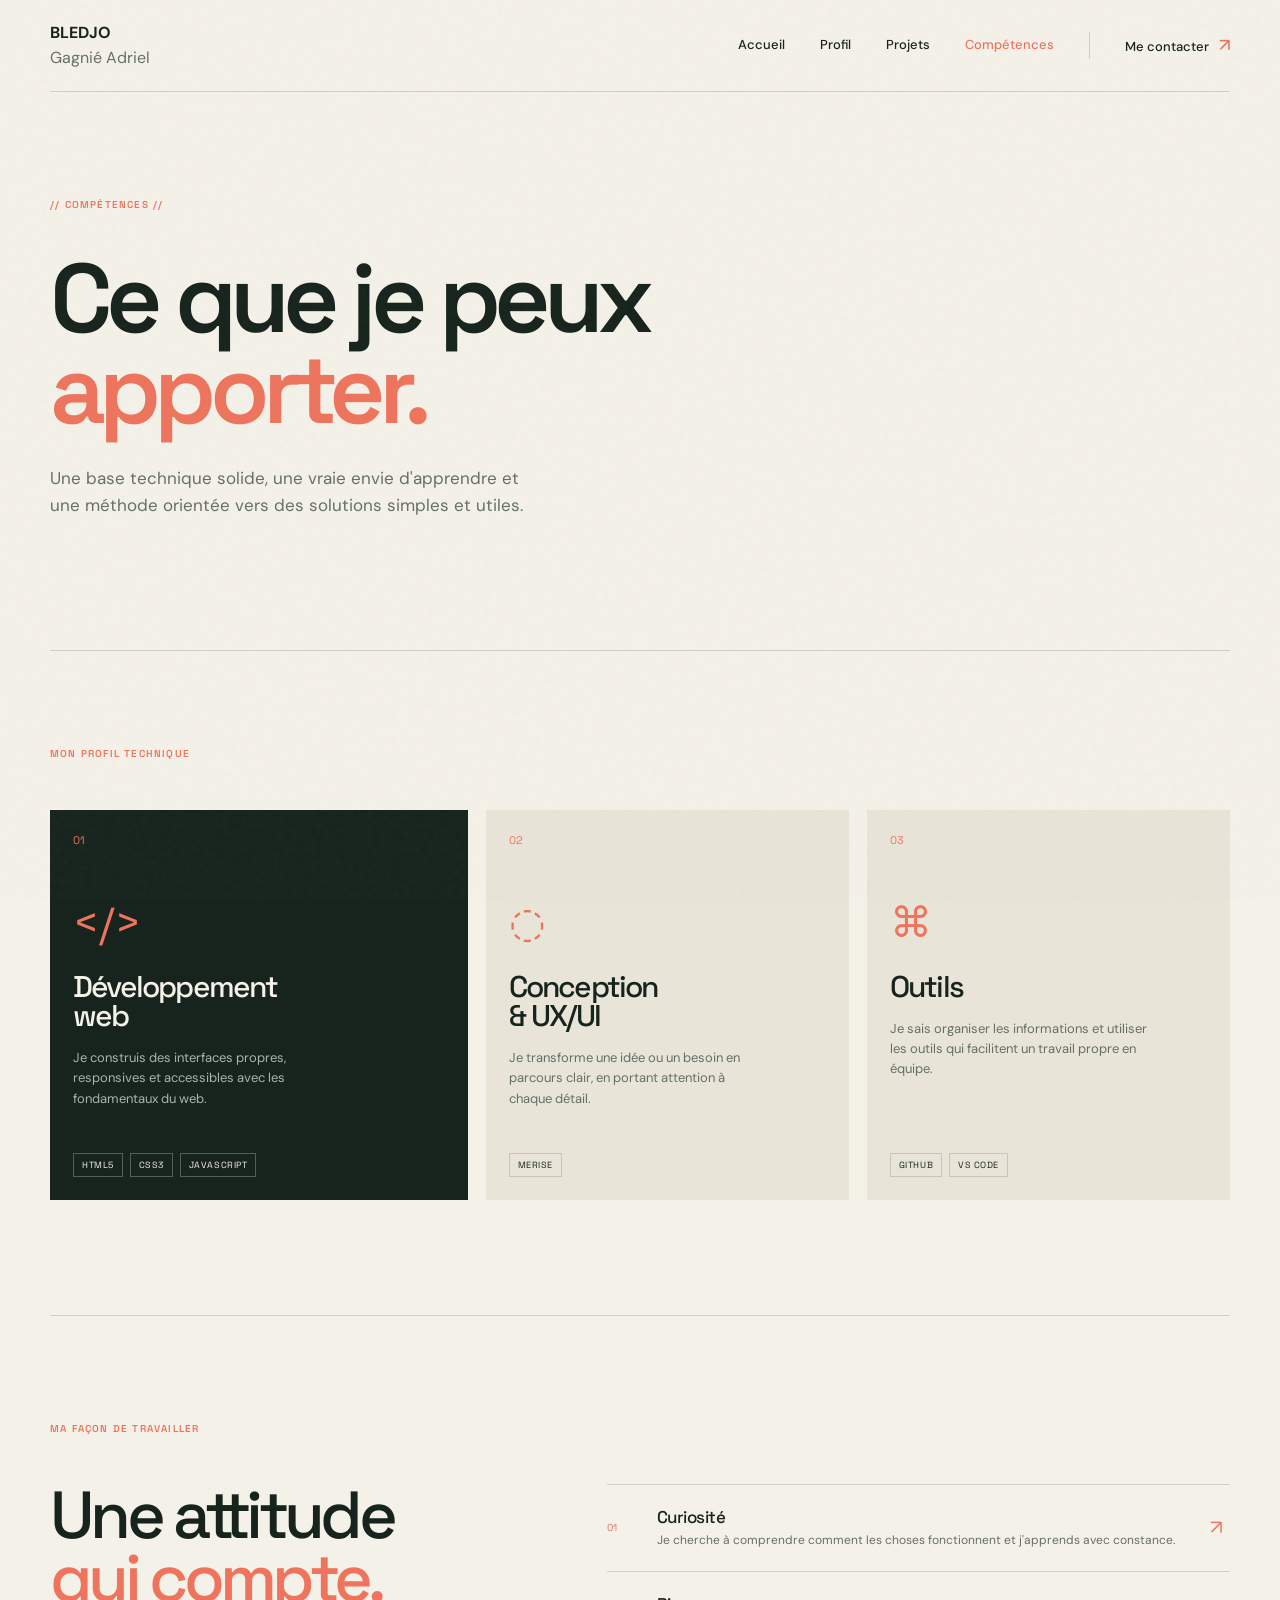
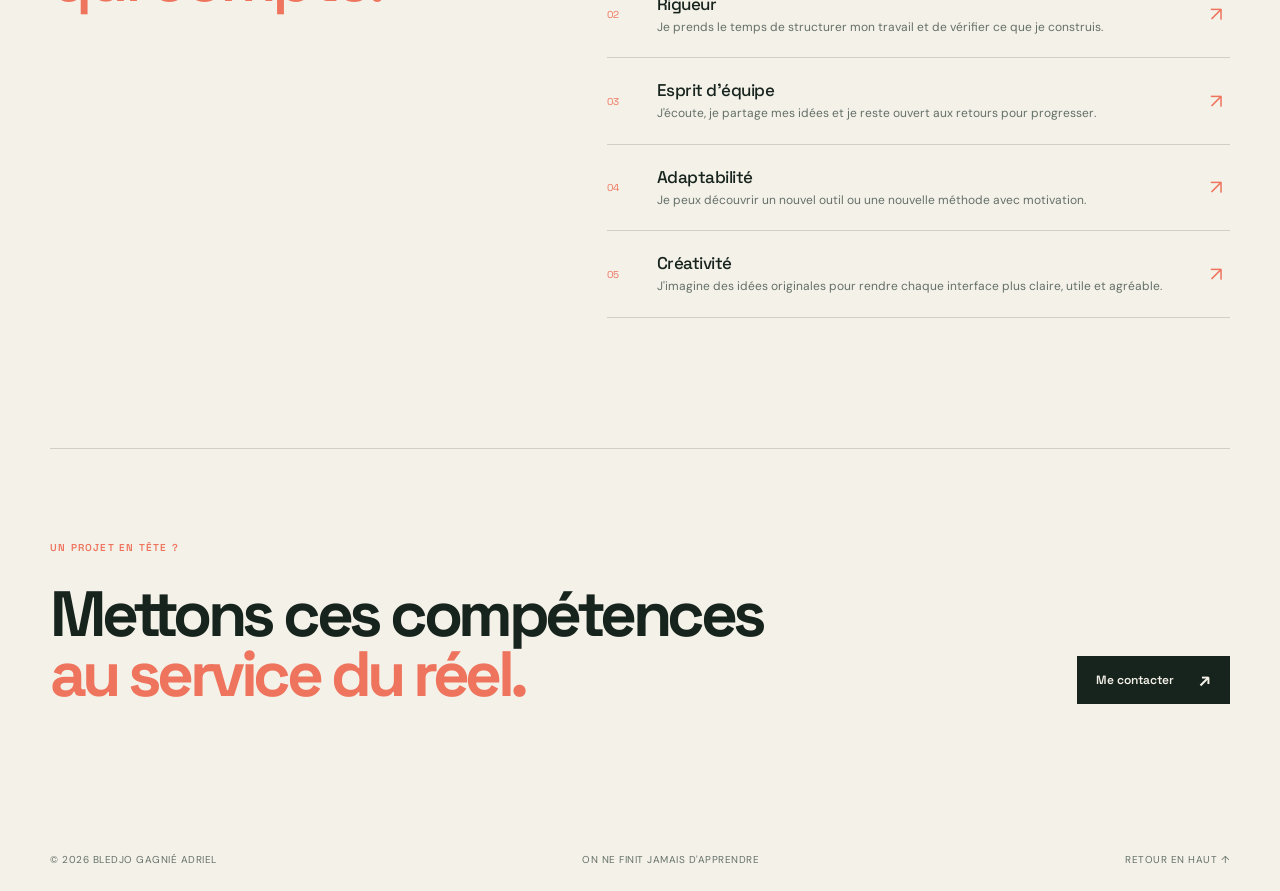
==== competences.html @ d46847be "Envoie de mon portfolio" ====
<!doctype html>
<html lang="fr">

<head>
    <meta charset="UTF-8">
    <meta name="viewport" content="width=device-width, initial-scale=1.0">
    <meta name="description" content="Compétences techniques et qualités professionnelles de BLEDJO Gagnié Adriel.">
    <title>Compétences — BLEDJO Gagnié Adriel</title>
    <link rel="preconnect" href="https://fonts.googleapis.com">
    <link rel="preconnect" href="https://fonts.gstatic.com" crossorigin>
    <link
        href="https://fonts.googleapis.com/css2?family=DM+Sans:wght@400;500;700&family=Space+Grotesk:wght@400;500;600;700&display=swap"
        rel="stylesheet">
    <link rel="stylesheet" href="styles.css">
</head>

<body>
    <div class="noise" aria-hidden="true"></div>
    <!-- En-tete et navigation principale -->
    <header class="site-header" id="top">
        <a class="brand" href="index.html" aria-label="Retour à l'accueil"><span class="brand-text"><strong>BLEDJO
                </strong>
                <br>Gagnié Adriel</span></a>
        <input class="menu-check" type="checkbox" id="menu-check"><label class="menu-toggle" for="menu-check"
            aria-label="Ouvrir le menu"><span></span><span></span></label>
        <nav class="nav-links" aria-label="Navigation principale">
            <a href="index.html">Accueil</a><a href="profil.html">Profil</a><a href="projets.html">Projets</a><a
                class="is-current" href="competences.html">Compétences</a><a class="nav-contact" href="contact.html">Me
                contacter <span>↗</span></a>
        </nav>
    </header>
    <main>
        <!-- Introduction de la page competences -->
        <section class="page-hero section-shell">
            <div class="section-kicker">// Compétences //</div>
            <h1>Ce que je peux<br><em>apporter.</em></h1>
            <p>Une base technique solide, une vraie envie d'apprendre et une méthode orientée vers des solutions simples
                et utiles.</p>
        </section>
        <!-- Competences techniques -->
        <section class="competence-overview section-shell">
            <div class="section-kicker">Mon profil technique</div>
            <div class="competence-grid">
                <article class="competence-card competence-card-featured"><span class="competence-number">01</span>
                    <div class="competence-icon">&lt;/&gt;</div>
                    <h2>Développement<br>web</h2>
                    <p>Je construis des interfaces propres, responsives et accessibles avec les fondamentaux du web.</p>
                    <div class="technology-list"><span>HTML5</span><span>CSS3</span><span>JavaScript</span></div>
                </article>
                <article class="competence-card"><span class="competence-number">02</span>
                    <div class="competence-icon">◌</div>
                    <h2>Conception<br>& UX/UI</h2>
                    <p>Je transforme une idée ou un besoin en parcours clair, en portant attention à chaque détail.</p>
                    <div class="technology-list"><span>Merise</span></div>
                </article>
                <article class="competence-card"><span class="competence-number">03</span>
                    <div class="competence-icon">⌘</div>
                    <h2>Outils</h2>
                    <p>Je sais organiser les informations et utiliser les outils qui facilitent un travail propre en
                        équipe.</p>
                    <div class="technology-list"><span>GitHub</span><span>VS Code</span></div>
                </article>
            </div>
        </section>
        <!-- Qualites et methodes de travail -->
        <section class="skills soft-skills section-shell">
            <div class="section-kicker">Ma façon de travailler</div>
            <div class="skills-layout">
                <h2>Une attitude<br><em>qui compte.</em></h2>
                <div class="skills-list">
                    <div class="skill-row"><span class="skill-index">01</span>
                        <div>
                            <h3>Curiosité</h3>
                            <p>Je cherche à comprendre comment les choses fonctionnent et j'apprends avec constance.</p>
                        </div><span class="skill-arrow">↗</span>
                    </div>
                    <div class="skill-row"><span class="skill-index">02</span>
                        <div>
                            <h3>Rigueur</h3>
                            <p>Je prends le temps de structurer mon travail et de vérifier ce que je construis.</p>
                        </div><span class="skill-arrow">↗</span>
                    </div>
                    <div class="skill-row"><span class="skill-index">03</span>
                        <div>
                            <h3>Esprit d'équipe</h3>
                            <p>J'écoute, je partage mes idées et je reste ouvert aux retours pour progresser.</p>
                        </div><span class="skill-arrow">↗</span>
                    </div>
                    <div class="skill-row"><span class="skill-index">04</span>
                        <div>
                            <h3>Adaptabilité</h3>
                            <p>Je peux découvrir un nouvel outil ou une nouvelle méthode avec motivation.</p>
                        </div><span class="skill-arrow">↗</span>
                    </div>
                    <div class="skill-row"><span class="skill-index">05</span>
                        <div>
                            <h3>Créativité</h3>
                            <p>J'imagine des idées originales pour rendre chaque interface plus claire, utile et
                                agréable.</p>
                        </div><span class="skill-arrow">↗</span>
                    </div>
                </div>
            </div>
        </section>
        <!-- Invitation a me contacter -->
        <section class="skills-cta section-shell">
            <div><span class="section-kicker">Un projet en tête ?</span>
                <h2>Mettons ces compétences<br><em>au service du réel.</em></h2>
            </div><a class="button button-primary" href="contact.html">Me contacter <span>↗</span></a>
        </section>
    </main>
    <footer class="site-footer section-shell"><span>© 2026 Bledjo Gagnié Adriel</span><span>On ne finit jamais
            d'apprendre</span><a href="#top">Retour en haut ↑</a></footer>
</body>

</html>
---- styles.css ----
:root {
    /* Couleurs et polices utilisees dans tout le portfolio */
    --ink: #17241d;
    --muted: #647067;
    --paper: #f4f1e9;
    --cream: #e9e4d8;
    --lime: #c8f169;
    --coral: #ee745d;
    --line: rgba(23, 36, 29, .16);
    --display: 'Space Grotesk', sans-serif;
    --body: 'DM Sans', sans-serif;
}

* {
    box-sizing: border-box;
}

html {
    scroll-behavior: smooth;
}

body {
    margin: 0;
    color: var(--ink);
    background: var(--paper);
    font-family: var(--body);
    font-size: 16px;
    line-height: 1.55;
}

a {
    color: inherit;
    text-decoration: none;
}

.noise {
    position: fixed;
    inset: 0;
    pointer-events: none;
    opacity: .035;
    z-index: 20;
    background-image: url("data:image/svg+xml,%3Csvg viewBox='0 0 180 180' xmlns='http://www.w3.org/2000/svg'%3E%3Cfilter id='n'%3E%3CfeTurbulence type='fractalNoise' baseFrequency='.8' numOctaves='4' stitchTiles='stitch'/%3E%3C/filter%3E%3Crect width='100%25' height='100%25' filter='url(%23n)' opacity='.8'/%3E%3C/svg%3E");
}

.section-shell {
    width: min(1180px, calc(100% - 80px));
    margin-inline: auto;
}

.site-header {
    /* Barre de navigation commune a toutes les pages */
    width: min(1180px, calc(100% - 80px));
    height: 92px;
    margin: auto;
    display: flex;
    align-items: center;
    justify-content: space-between;
    border-bottom: 1px solid var(--line);
    position: relative;
    z-index: 10;
}

.brand-text {
    color: var(--muted);
}

.brand-text strong {
    color: var(--ink);
    font-weight: 700;
}

.nav-links {
    display: flex;
    align-items: center;
    gap: 35px;
    font-size: 13px;
    font-weight: 500;
}

.nav-links a {
    transition: color .2s ease;
}

.nav-links a:hover {
    color: var(--coral);
}

.nav-contact {
    border-left: 1px solid var(--line);
    padding-left: 35px;
}

.nav-contact span,
.text-link span,
.arrow-link span,
.email-link span {
    color: var(--coral);
    margin-left: 7px;
    font-size: 18px;
}

.menu-toggle {
    display: none;
    border: 0;
    background: transparent;
    padding: 10px;
}

.menu-check {
    position: absolute;
    opacity: 0;
    pointer-events: none;
}

.menu-toggle span {
    display: block;
    width: 24px;
    height: 2px;
    margin: 5px;
    background: var(--ink);
}

.hero {
    /* Mise en page de l'accueil sur grand ecran */
    min-height: 670px;
    display: grid;
    grid-template-columns: 1fr .8fr;
    align-items: center;
    position: relative;
    padding-block: 75px 90px;
}

.hero-copy {
    max-width: 650px;
    position: relative;
    z-index: 1;
}

.eyebrow,
.section-kicker,
.mini-label {
    font-family: var(--display);
    text-transform: uppercase;
    letter-spacing: .12em;
    font-size: 10px;
    font-weight: 600;
}

.eyebrow {
    display: flex;
    align-items: center;
    gap: 9px;
    margin: 0 0 28px;
    color: var(--muted);
}

.status-dot {
    width: 8px;
    height: 8px;
    background: var(--lime);
    border-radius: 50%;
    box-shadow: 0 0 0 5px rgba(200, 241, 105, .18);
}

h1,
h2,
h3,
p {
    margin-top: 0;
}

h1,
h2 {
    font-family: var(--display);
    letter-spacing: -.07em;
    line-height: .94;
}

h1 {
    font-size: clamp(56px, 7.6vw, 104px);
    margin-bottom: 32px;
    font-weight: 600;
}

h1 em,
h2 em {
    color: var(--coral);
    font-style: normal;
}

h1 span {
    color: var(--muted);
}

.hero-intro {
    color: var(--muted);
    max-width: 430px;
    font-size: 16px;
    margin-bottom: 34px;
}

.hero-actions {
    display: flex;
    align-items: center;
    gap: 30px;
}

.button {
    display: inline-flex;
    align-items: center;
    justify-content: space-between;
    gap: 25px;
    padding: 15px 19px;
    font-family: var(--display);
    font-weight: 600;
    font-size: 12px;
}

.button span {
    font-size: 19px;
    line-height: .7;
}

.button-primary {
    background: var(--ink);
    color: var(--paper);
}

.button-primary:hover {
    background: var(--coral);
}

.text-link,
.arrow-link {
    font-size: 13px;
    font-weight: 600;
    border-bottom: 1px solid var(--ink);
    padding-bottom: 4px;
}

.text-link:hover,
.arrow-link:hover {
    color: var(--coral);
    border-color: var(--coral);
}

.hero-visual {
    position: relative;
    height: 460px;
    display: grid;
    place-items: center;
}

.profile-photo {
    width: min(360px, 82%);
    height: 430px;
    object-fit: contain;
    object-position: center;
    background: var(--cream);
    border: 12px solid var(--coral);
    box-shadow: 20px 25px 0 var(--ink);
}

.scroll-cue {
    position: absolute;
    bottom: 27px;
    left: 0;
    display: flex;
    align-items: center;
    gap: 12px;
    text-transform: uppercase;
    letter-spacing: .13em;
    font-size: 9px;
    color: var(--muted);
}

.scroll-cue span {
    width: 38px;
    height: 1px;
    background: var(--ink);
}

.intro-band {
    border-top: 1px solid var(--line);
    padding: 105px 0 115px;
}

.section-kicker {
    color: var(--coral);
}

.intro-content {
    display: grid;
    grid-template-columns: 1fr 1fr;
    gap: 9%;
    padding-top: 46px;
}

.intro-content h2,
.section-heading h2,
.skills h2,
.contact h2 {
    font-size: clamp(43px, 5.2vw, 70px);
    font-weight: 500;
    margin: 0;
}

.intro-content h2 span {
    color: var(--muted);
}

.intro-text {
    max-width: 430px;
    color: var(--muted);
}

.intro-text p {
    margin-bottom: 20px;
}

.intro-text strong {
    color: var(--ink);
}

.arrow-link {
    display: inline-block;
    color: var(--ink);
    margin-top: 12px;
}

.projects {
    padding-bottom: 130px;
}

.section-heading {
    display: flex;
    align-items: end;
    justify-content: space-between;
    margin-bottom: 53px;
}

.section-heading p {
    max-width: 260px;
    color: var(--muted);
    font-size: 13px;
    margin: 0 5% 5px 0;
}

.project-grid {
    /* Grille des cartes de projets */
    display: grid;
    grid-template-columns: 1.25fr 1fr;
    gap: 20px;
}

.project-card {
    border-top: 1px solid var(--ink);
    padding-top: 18px;
}

.project-card-main {
    grid-row: span 2;
}

.project-image {
    height: 300px;
    aspect-ratio: 4 / 3;
    position: relative;
    overflow: hidden;
    margin-bottom: 23px;
}

.project-card-main .project-image {
    height: 300px;
}

.image-tag {
    position: absolute;
    left: 18px;
    top: 18px;
    font: 10px var(--display);
    text-transform: uppercase;
    letter-spacing: .1em;
    z-index: 2;
}

.project-info {
    display: flex;
    justify-content: space-between;
    gap: 20px;
}

.project-number {
    font: 11px var(--display);
    color: var(--coral);
}

.project-info h3 {
    margin: 8px 0 0;
    font: 500 23px/1 var(--display);
    letter-spacing: -.05em;
}

.project-info p {
    margin: 8px 0 0;
    color: var(--muted);
    font-size: 12px;
    max-width: 200px;
}

.project-tags {
    display: flex;
    gap: 8px;
    flex-wrap: wrap;
    margin-top: 21px;
}

.project-tags span {
    border: 1px solid var(--line);
    padding: 5px 8px;
    font-size: 9px;
    color: var(--muted);
    text-transform: uppercase;
    letter-spacing: .06em;
}

.skills {
    /* Liste des competences */
    padding: 112px 0 130px;
    border-top: 1px solid var(--line);
}

.skills-layout {
    display: grid;
    grid-template-columns: .8fr 1.2fr;
    gap: 12%;
    padding-top: 48px;
}

.skills h2 em {
    color: var(--coral);
}

.skills-list {
    border-top: 1px solid var(--line);
}

.skill-row {
    display: grid;
    grid-template-columns: 40px 1fr 20px;
    align-items: center;
    gap: 10px;
    padding: 21px 0;
    border-bottom: 1px solid var(--line);
}

.skill-index {
    font: 10px var(--display);
    color: var(--coral);
}

.skill-row h3 {
    margin: 0 0 3px;
    font: 500 17px var(--display);
    letter-spacing: -.03em;
}

.skill-row p {
    margin: 0;
    color: var(--muted);
    font-size: 12px;
}

.skill-arrow {
    color: var(--coral);
    font-size: 20px;
}

.contact {
    /* Bandeau de contact de la page d'accueil */
    background: var(--coral);
    width: min(1260px, calc(100% - 40px));
    padding: 57px 5.5% 35px;
}

.contact .section-kicker {
    color: var(--ink);
}

.contact-top,
.contact-bottom {
    display: flex;
    justify-content: space-between;
}

.contact-note {
    font: 12px/1.4 var(--display);
    text-align: right;
}

.contact-main {
    padding: 85px 0 102px;
}

.contact h2 {
    font-size: clamp(55px, 8vw, 105px);
}

.contact h2 em {
    color: var(--lime);
}

.email-link {
    font: 500 clamp(15px, 2vw, 24px) var(--display);
    border-bottom: 1px solid var(--ink);
    padding-bottom: 7px;
}

.email-link span {
    color: var(--ink);
}

.contact-bottom {
    align-items: end;
    border-top: 1px solid rgba(23, 36, 29, .35);
    padding-top: 24px;
}

.mini-label {
    display: block;
    margin-bottom: 8px;
}

.socials {
    display: flex;
    gap: 20px;
    font-size: 12px;
    font-weight: 600;
}

.socials a:hover {
    text-decoration: underline;
}

.contact-bottom p {
    margin: 0;
    font-size: 12px;
}

.button-light {
    background: var(--ink);
    color: var(--paper);
}

.site-footer {
    display: flex;
    justify-content: space-between;
    font-size: 10px;
    color: var(--muted);
    padding-block: 23px;
    text-transform: uppercase;
    letter-spacing: .05em;
}

.site-footer a:hover {
    color: var(--coral);
}

.is-current {
    color: var(--coral);
}

.page-hero {
    /* En-tete reutilise des pages internes */
    padding: 105px 0 115px;
    border-bottom: 1px solid var(--line);
}

.page-hero h1 {
    max-width: 850px;
    margin: 40px 0 30px;
}

.page-hero p {
    max-width: 480px;
    color: var(--muted);
    font-size: 17px;
}

.profile-story {
    padding: 100px 0 115px;
}

.story-grid {
    display: grid;
    grid-template-columns: .85fr 1.15fr;
    gap: 12%;
    padding-top: 48px;
}

.story-lead {
    display: flex;
    align-items: end;
    gap: 20px;
    color: var(--muted);
    font: 12px/1.2 var(--display);
}

.big-number {
    color: var(--coral);
    font: 150px/.72 var(--display);
    letter-spacing: -.1em;
}

.story-copy {
    max-width: 520px;
    color: var(--muted);
}

.story-copy p {
    margin-bottom: 22px;
}

.story-copy .button {
    margin-top: 13px;
}

.timeline {
    padding-bottom: 125px;
}

.timeline-list {
    border-top: 1px solid var(--line);
    margin-top: 48px;
}

.timeline-item {
    display: grid;
    grid-template-columns: 150px 1fr;
    gap: 25px;
    padding: 25px 0;
    border-bottom: 1px solid var(--line);
}

.timeline-item>span {
    color: var(--coral);
    font: 11px var(--display);
    text-transform: uppercase;
    letter-spacing: .08em;
}

.timeline-item h2 {
    font: 500 25px/1 var(--display);
    letter-spacing: -.05em;
    margin: 0 0 9px;
}

.timeline-item p {
    color: var(--muted);
    margin: 0;
    font-size: 13px;
}

.project-page {
    padding: 70px 0 125px;
}

.filter-bar {
    display: flex;
    align-items: center;
    justify-content: space-between;
    margin-bottom: 38px;
}

.filter-bar>div {
    display: flex;
    gap: 9px;
}

.project-card[hidden] {
    display: none;
}

.contact-page-hero {
    padding-bottom: 90px;
}

.contact-layout {
    /* Coordonnees de la page contact */
    display: grid;
    grid-template-columns: .8fr 1.2fr;
    gap: 13%;
    padding: 92px 0 135px;
}

.contact-details .email-link {
    display: inline-block;
    margin: 20px 0 65px;
}

.phone-link {
    display: block;
    margin-top: -48px;
    margin-bottom: 52px;
    color: var(--muted);
    font: 500 15px var(--display);
}

.phone-link:hover {
    color: var(--coral);
}

.detail-block {
    border-top: 1px solid var(--line);
    padding-top: 15px;
    margin-top: 20px;
}

.detail-block p {
    font-size: 13px;
    margin: 0;
}

.contact-form {
    border-top: 1px solid var(--ink);
    padding-top: 7px;
}

.contact-form label {
    display: block;
    padding: 22px 0 9px;
    border-bottom: 1px solid var(--line);
    font: 11px var(--display);
    text-transform: uppercase;
    letter-spacing: .08em;
}

.contact-form input,
.contact-form textarea {
    display: block;
    width: 100%;
    border: 0;
    outline: 0;
    padding: 11px 0 3px;
    background: transparent;
    color: var(--ink);
    font: 16px var(--body);
    text-transform: none;
    letter-spacing: 0;
}

.contact-form textarea {
    height: 130px;
    resize: none;
}

.contact-form input::placeholder,
.contact-form textarea::placeholder {
    color: #a1a79f;
}

.contact-form .button {
    margin-top: 28px;
    border: 0;
    cursor: pointer;
}

.competence-overview {
    /* Cartes de competences techniques */
    padding: 95px 0 115px;
}

.competence-grid {
    display: grid;
    grid-template-columns: 1.15fr 1fr 1fr;
    gap: 18px;
    margin-top: 48px;
}

.competence-card {
    min-height: 390px;
    padding: 23px;
    background: var(--cream);
    display: flex;
    flex-direction: column;
}

.competence-card-featured {
    background: var(--ink);
    color: var(--paper);
}

.competence-number {
    color: var(--coral);
    font: 11px var(--display);
}

.competence-icon {
    color: var(--coral);
    font: 42px var(--display);
    line-height: 1;
    margin: 55px 0 28px;
}

.competence-card h2 {
    font: 500 30px/.98 var(--display);
    letter-spacing: -.06em;
    margin: 0 0 18px;
}

.competence-card p {
    color: var(--muted);
    font-size: 13px;
    max-width: 260px;
}

.competence-card-featured p {
    color: #aab4aa;
}

.technology-list {
    display: flex;
    gap: 7px;
    flex-wrap: wrap;
    margin-top: auto;
}

.technology-list span {
    border: 1px solid var(--line);
    padding: 5px 8px;
    font: 9px var(--display);
    text-transform: uppercase;
    letter-spacing: .06em;
}

.competence-card-featured .technology-list span {
    border-color: #526157;
}

.soft-skills {
    border-top: 1px solid var(--line);
    padding-top: 105px;
}

.skills-cta {
    display: flex;
    align-items: end;
    justify-content: space-between;
    border-top: 1px solid var(--line);
    padding: 85px 0 125px;
}

.skills-cta h2 {
    margin: 25px 0 0;
    font-size: clamp(38px, 5vw, 64px);
}

@media (max-width: 760px) {
    /* Adaptation des pages aux petits ecrans */

    .section-shell,
    .site-header {
        width: calc(100% - 40px);
    }

    .site-header {
        height: 75px;
    }

    .menu-toggle {
        display: block;
        z-index: 2;
    }

    .nav-links {
        display: none;
        position: absolute;
        top: 74px;
        left: 0;
        right: 0;
        background: var(--paper);
        border-bottom: 1px solid var(--line);
        padding: 22px 0;
        flex-direction: column;
        align-items: flex-start;
        gap: 18px;
    }

    .menu-check:checked~.nav-links {
        display: flex;
    }

    .nav-contact {
        border-left: 0;
        padding-left: 0;
    }

    .hero {
        display: block;
        padding-top: 68px;
        min-height: auto;
    }

    .hero-visual {
        height: 390px;
        margin-top: 30px;
    }

    .scroll-cue {
        display: none;
    }

    .hero-actions {
        align-items: flex-start;
        flex-direction: column;
        gap: 22px;
    }

    .intro-band,
    .skills {
        padding-block: 80px;
    }

    .intro-content,
    .skills-layout {
        display: block;
        padding-top: 32px;
    }

    .intro-content h2 {
        margin-bottom: 30px;
    }

    .section-heading {
        display: block;
        margin-bottom: 35px;
    }

    .section-heading p {
        margin-top: 22px;
    }

    .projects {
        padding-bottom: 80px;
    }

    .project-grid {
        display: block;
    }

    .project-card {
        margin-bottom: 45px;
    }

    .project-card-main .project-image,
    .project-image {
        height: 240px;
        aspect-ratio: 4 / 3;
    }

    .project-info {
        display: block;
    }

    .project-info p {
        margin-top: 18px;
    }

    .skills-list {
        margin-top: 42px;
    }

    .skill-row {
        grid-template-columns: 29px 1fr 20px;
    }

    .skill-row p {
        line-height: 1.4;
    }

    .contact {
        width: calc(100% - 20px);
        padding: 38px 25px 28px;
    }

    .contact-main {
        padding: 65px 0 75px;
    }

    .contact-top,
    .contact-bottom {
        display: block;
    }

    .contact-note {
        text-align: left;
        margin-top: 20px;
    }

    .contact-bottom>div {
        margin-bottom: 23px;
    }

    .contact-bottom .button {
        margin-top: 5px;
    }

    .site-footer {
        width: calc(100% - 40px);
        flex-wrap: wrap;
        gap: 12px;
    }

    .site-footer a {
        width: 100%;
    }

    .page-hero {
        padding-block: 70px 75px;
    }

    .page-hero h1 {
        margin-top: 28px;
    }

    .competence-overview {
        padding-block: 75px 80px;
    }

    .competence-grid {
        display: block;
        margin-top: 32px;
    }

    .competence-card {
        min-height: 325px;
        margin-bottom: 14px;
    }

    .competence-icon {
        margin-top: 35px;
    }

    .skills-cta {
        display: block;
        padding-block: 70px 85px;
    }

    .skills-cta .button {
        margin-top: 32px;
    }

    .filter-bar {
        display: block;
    }

    .filter-bar>div {
        flex-wrap: wrap;
        margin-top: 17px;
    }

    .timeline-item {
        grid-template-columns: 1fr;
        gap: 10px;
    }
}

.project-photo {
    background: var(--cream);
}

.project-photo img {
    width: 100%;
    height: 100%;
    object-fit: cover;
    display: block;
}

.contact-form .button:focus-visible,
.button:focus-visible,
.nav-links a:focus-visible,
.socials a:focus-visible {
    outline: 3px solid var(--coral);
    outline-offset: 4px;
}

.project-details {
    margin-top: 18px;
    padding-top: 15px;
    border-top: 1px solid var(--line);
    color: var(--muted);
    font-size: 12px;
}

.project-details p {
    margin: 0 0 8px;
    max-width: none;
}

.project-details p:last-child {
    margin-bottom: 0;
}

.project-details strong {
    color: var(--ink);
}
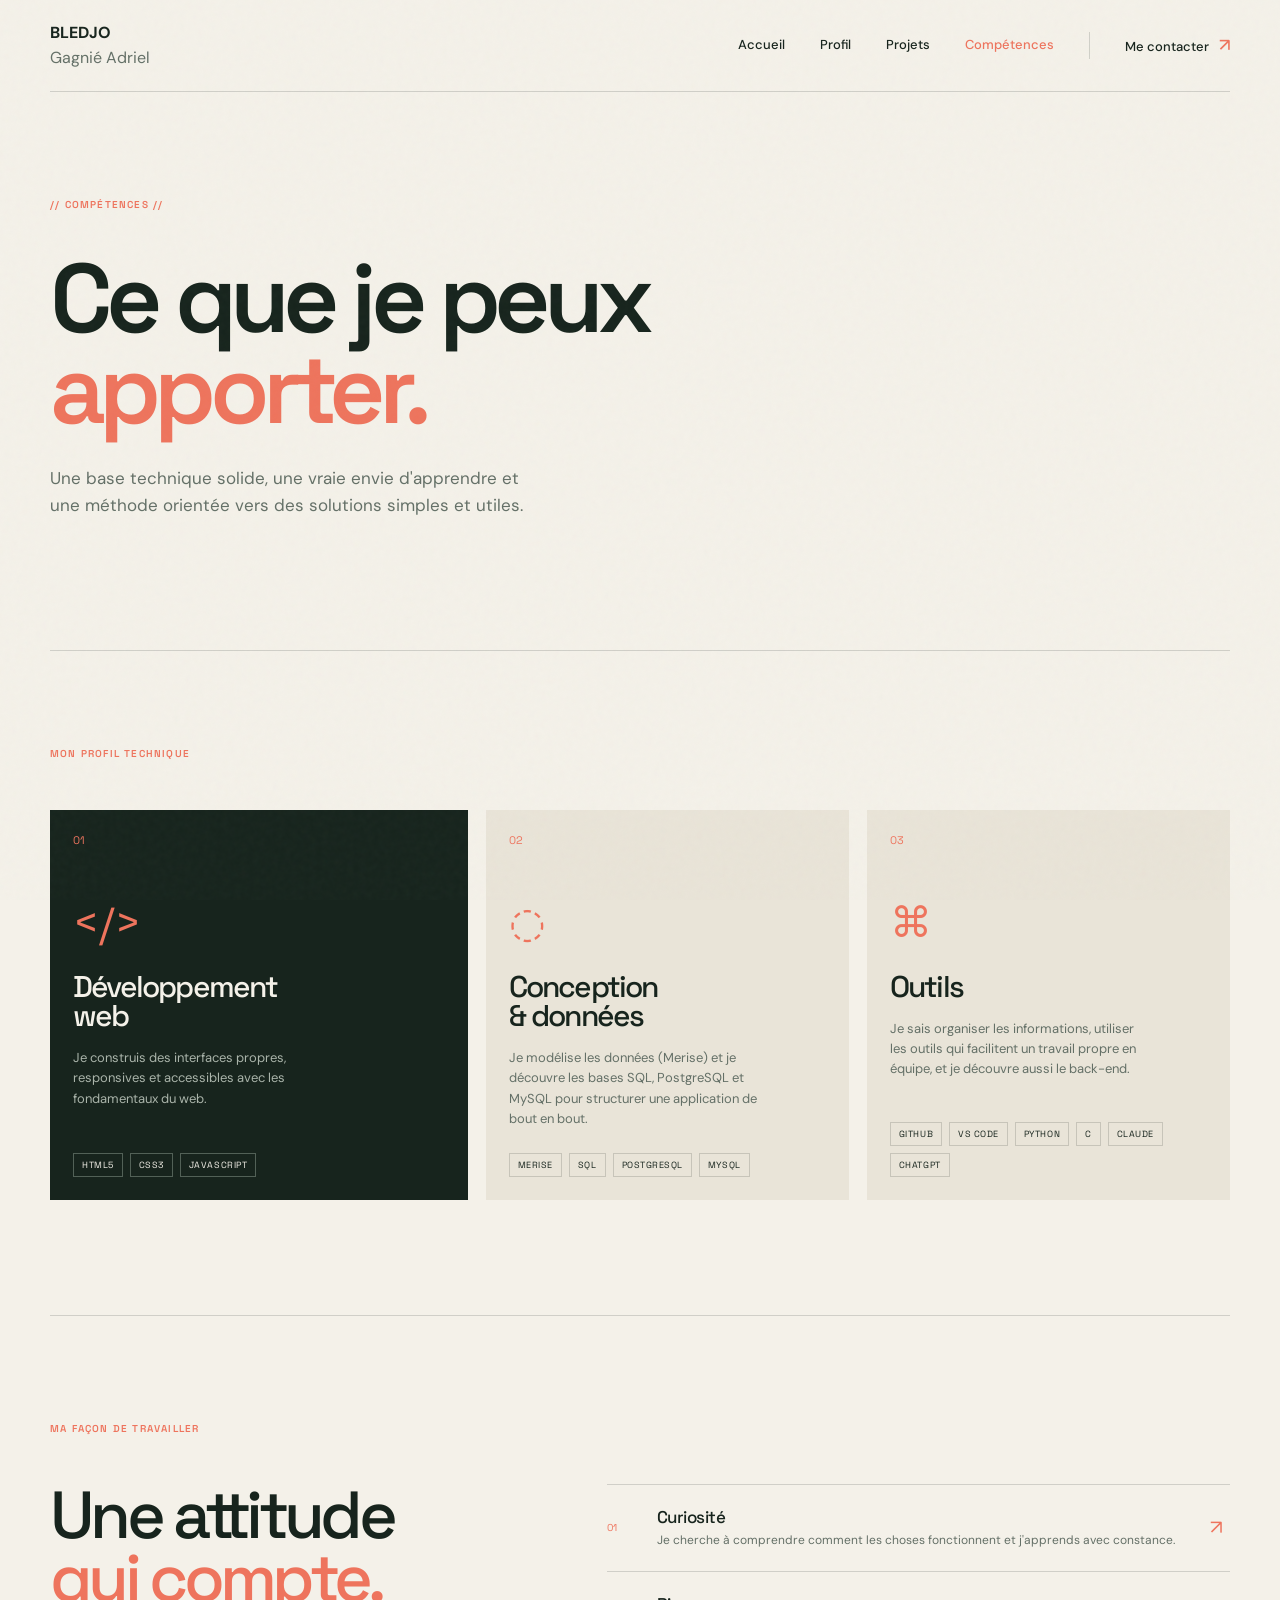
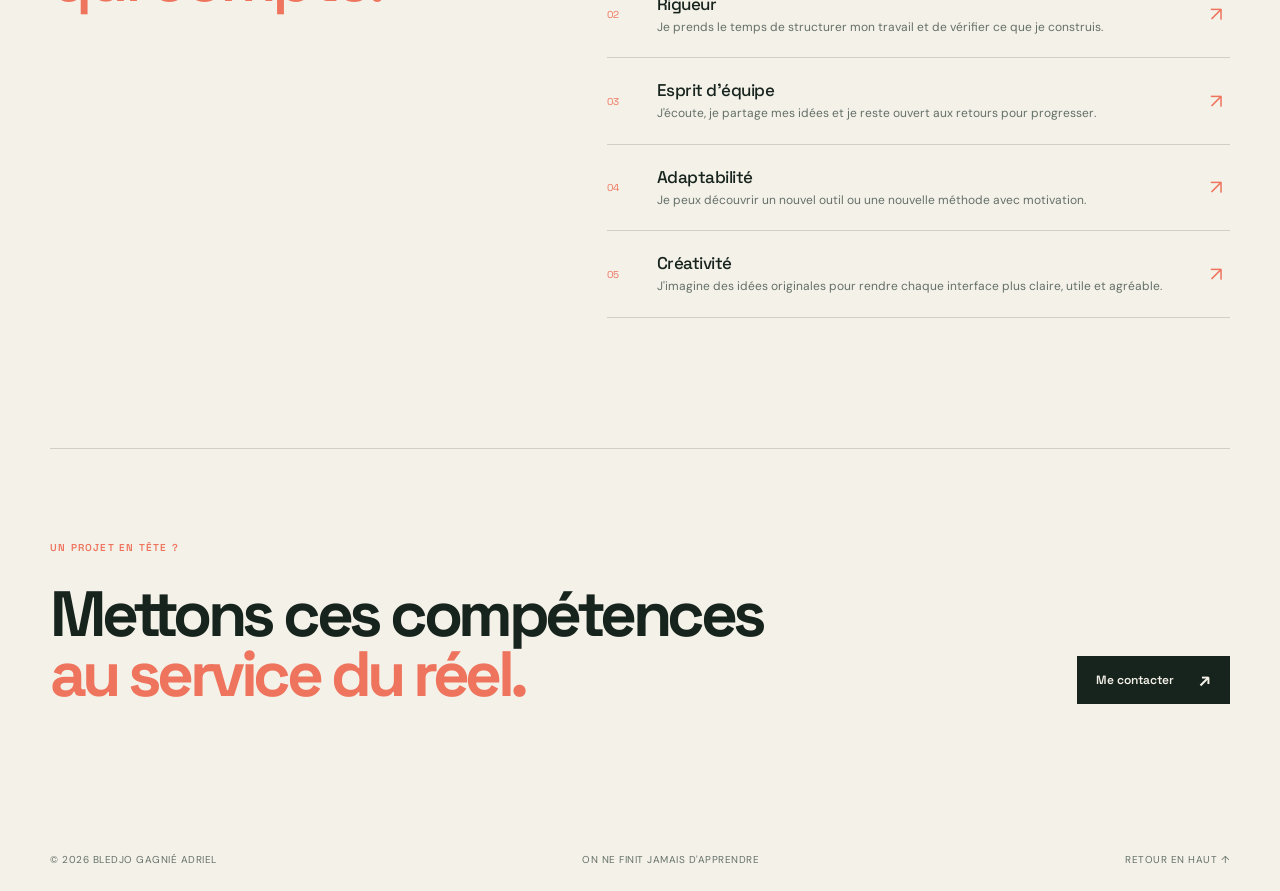
==== commit 307c87fe: "J'ai apporté des changements à plusieurs niveaux. Au niveau du fichier index.html : -Remplacement du" ====
--- a/competences.html
+++ b/competences.html
@@ -49,16 +49,19 @@
                 </article>
                 <article class="competence-card"><span class="competence-number">02</span>
                     <div class="competence-icon">◌</div>
-                    <h2>Conception<br>& UX/UI</h2>
-                    <p>Je transforme une idée ou un besoin en parcours clair, en portant attention à chaque détail.</p>
-                    <div class="technology-list"><span>Merise</span></div>
+                    <h2>Conception<br>& données</h2>
+                    <p>Je modélise les données (Merise) et je découvre les bases SQL, PostgreSQL et MySQL pour
+                        structurer une application de bout en bout.</p>
+                    <div class="technology-list"><span>Merise</span><span>SQL</span><span>PostgreSQL</span><span>MySQL</span>
+                    </div>
                 </article>
                 <article class="competence-card"><span class="competence-number">03</span>
                     <div class="competence-icon">⌘</div>
                     <h2>Outils</h2>
-                    <p>Je sais organiser les informations et utiliser les outils qui facilitent un travail propre en
-                        équipe.</p>
-                    <div class="technology-list"><span>GitHub</span><span>VS Code</span></div>
+                    <p>Je sais organiser les informations, utiliser les outils qui facilitent un travail propre en
+                        équipe, et je découvre aussi le back-end.</p>
+                    <div class="technology-list"><span>GitHub</span><span>VS Code</span><span>Python</span><span>C</span><span>Claude</span><span>ChatGPT</span>
+                    </div>
                 </article>
             </div>
         </section>
--- a/styles.css
+++ b/styles.css
@@ -751,7 +751,9 @@
 
 .contact-form textarea {
     height: 130px;
+    max-width: 100%;
     resize: none;
+    overflow-y: auto;
 }
 
 .contact-form input::placeholder,
